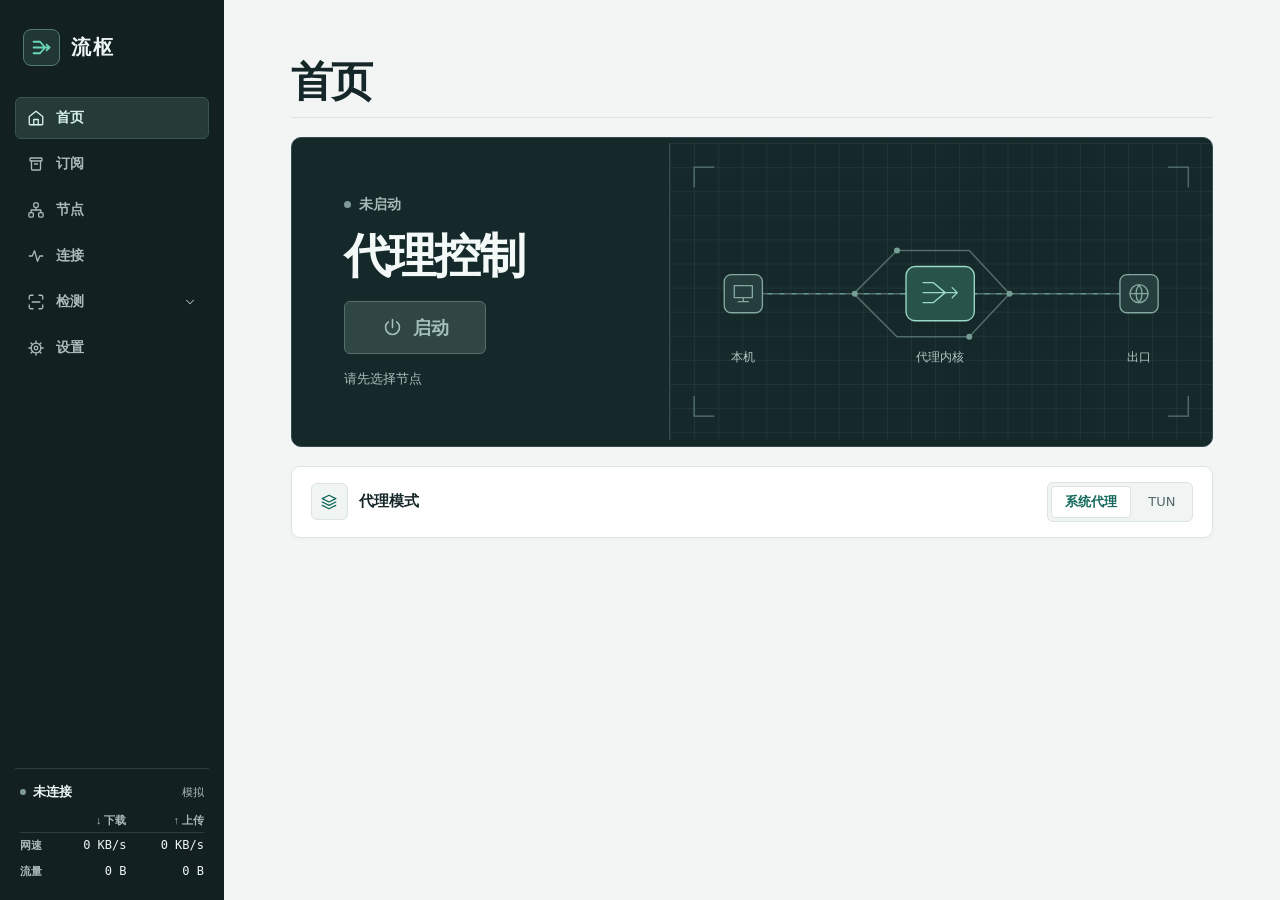
==== index.html @ 22767c64 "Publish FlowPivot offline interface preview" ====
<!doctype html>
<html lang="zh-CN" data-theme="light">
<head>
  <meta charset="utf-8">
  <meta name="viewport" content="width=device-width, initial-scale=1">
  <meta http-equiv="Content-Security-Policy" content="default-src 'none'; script-src 'self'; style-src 'self'; img-src 'self' data:; connect-src 'none'; form-action 'none'; base-uri 'none'">
  <meta name="color-scheme" content="light dark">
  <title>流枢 FlowPivot · 交互演示</title>
  <link rel="stylesheet" href="app.css?v=07">
  <script src="app.js?v=07" defer></script>
</head>
<body>
  <div id="icons" hidden aria-hidden="true"></div>
  <div class="shell">
    <aside class="side">
      <a href="#home" class="brand" aria-label="流枢 首页">
        <span class="mark"><svg width="27" height="27" viewBox="0 0 32 32" fill="none" aria-hidden="true"><path d="M5 8h9l7 8h6M5 16h22M5 24h9l7-8" stroke="currentColor" stroke-width="2.5" stroke-linecap="round" stroke-linejoin="round"/><path d="m23 12 4 4-4 4" stroke="currentColor" stroke-width="2.5" stroke-linecap="round" stroke-linejoin="round"/></svg></span>
        <span><strong>流枢</strong></span>
      </a>
      <nav id="nav" aria-label="工作台"></nav>
      <section class="side-bottom traffic" id="traffic" data-status="offline" aria-label="连接状态与流量">
        <div class="traffic-head">
          <div class="traffic-state" role="status"><i class="dot" aria-hidden="true"></i><strong id="traffic-state">未连接</strong></div>
          <span class="traffic-demo">模拟</span>
        </div>
        <table class="traffic-table" aria-label="实时网速与本次打开累计流量">
          <thead><tr><td></td><th scope="col">↓ 下载</th><th scope="col">↑ 上传</th></tr></thead>
          <tbody>
            <tr><th scope="row">网速</th><td id="traffic-download">0 KB/s</td><td id="traffic-upload">0 KB/s</td></tr>
            <tr><th scope="row">流量</th><td id="traffic-down-total">0 B</td><td id="traffic-up-total">0 B</td></tr>
          </tbody>
        </table>
      </section>
    </aside>
    <div class="work">
      <main id="page" aria-label="页面内容"></main>
    </div>
  </div>
  <dialog id="import-dialog" aria-labelledby="dialog-title"><div id="import-content"></div></dialog>
  <dialog id="remove-dialog" aria-labelledby="remove-title">
    <div class="dialog-body"><h2 id="remove-title">移除订阅？</h2><p id="remove-detail"></p>
      <form method="dialog" class="dialog-foot"><button class="button" value="cancel" autofocus>取消</button><button class="button danger" value="remove">移除</button></form>
    </div>
  </dialog>
  <div id="source-menu" role="menu" aria-label="订阅操作" hidden></div>
  <dialog id="edit-dialog" aria-labelledby="edit-title">
    <div class="dialog-body"><h2 id="edit-title">编辑订阅</h2>
      <form id="edit-source" class="edit-form">
        <label for="edit-name">订阅名称</label><input id="edit-name" class="field" required maxlength="64" autofocus>
        <div class="dialog-foot"><button class="button" type="button" data-act="cancel-edit">取消</button><button class="button primary" type="submit">保存</button></div>
      </form>
    </div>
  </dialog>
  <dialog id="core-dialog" aria-labelledby="core-title">
    <div class="dialog-body"><h2 id="core-title">更换内核版本</h2><p id="core-description"></p>
      <form id="core-form" class="edit-form">
        <label for="core-version">选择版本</label><select class="field" id="core-version"></select>
        <div class="dialog-foot"><button class="button" type="button" data-act="cancel-core">取消</button><button class="button primary" type="submit">更换</button></div>
      </form>
    </div>
  </dialog>
  <div class="toast" id="toast" role="status" aria-live="polite"></div>
</body>
</html>
---- app.css ----
:root {
  color-scheme:light;
  --bg:#f3f5f5; --side:#132021; --side-alt:#1a292b; --side-line:#2d3c3e; --side-text:#edf6f4; --side-muted:#aababb; --side-active:#d9f2eb; --side-accent:#6cd6b9;
  --surface:#fff; --soft:#f0f4f3; --line:#dce4e2; --text:#152728; --muted:#53696a;
  --accent:#13685b; --accent-soft:#e5f3ee; --accent-line:#c5ded5; --green:#176a53; --green-soft:#e1f3e9; --warning:#845119; --warning-soft:#fbefda; --danger:#9e3349; --danger-soft:#fff0f2;
  --primary:#174e47; --primary-hover:#103e38; --hero:#15282a; --hero-line:#344c4e; --hero-text:#f3f9f7; --hero-muted:#a9bcba; --hero-accent:#88e1c6;
  --shadow:0 2px 5px #13252206; --ease:cubic-bezier(.22,1,.36,1); --mono:"Cascadia Mono",Consolas,monospace;
}
:root[data-theme=dark] {
  color-scheme:dark;
  --bg:#111a1c; --side:#10191b; --side-alt:#1b292b; --side-line:#2a3a3b; --side-text:#eef7f5; --side-muted:#aababb;
  --surface:#192427; --soft:#202e31; --line:#304246; --text:#edf6f4; --muted:#aabebd;
  --accent:#93dcc7; --accent-soft:#223a36; --accent-line:#3d5a55; --green:#86dcbf; --green-soft:#203f35; --warning:#f0c989; --warning-soft:#433422; --danger:#ffadbe; --danger-soft:#482733;
  --primary:#83cdb8; --primary-hover:#9be0cc; --hero:#192b2d; --hero-line:#3b5153; --shadow:none;
}
* { box-sizing:border-box }
body { margin:0; background:var(--bg); color:var(--text); font:14px/1.55 "Segoe UI","Microsoft YaHei UI","PingFang SC",system-ui,sans-serif }
button,input { font:inherit }
button { cursor:pointer }
button:disabled { cursor:default }
a { color:inherit; text-decoration:none }
button:focus-visible,a:focus-visible,input:focus-visible { outline:2px solid var(--accent); outline-offset:3px }
[hidden] { display:none!important }
h1,h2,p,dd,dl,figure { margin:0 }
svg { display:block }
.icon { width:18px; height:18px; flex:none }
.sr-only { position:absolute; width:1px; height:1px; overflow:hidden; clip-path:inset(50%); white-space:nowrap }
.shell { min-height:100vh; display:grid; grid-template-columns:224px minmax(0,1fr) }
.side { height:100dvh; position:sticky; top:0; z-index:2; display:flex; flex-direction:column; padding:29px 15px 16px; background:var(--side); color:var(--side-muted) }
.side :is(a,button):focus-visible { outline-color:var(--side-accent); outline-offset:2px }
.brand { display:flex; align-items:center; gap:11px; width:max-content; margin:0 0 31px 8px; color:var(--side-text) }
.brand strong { display:block; font-size:20px; font-weight:720; letter-spacing:.08em }
.mark { display:grid; place-items:center; width:37px; height:37px; border:1px solid #527a72; border-radius:8px; color:var(--side-accent); background:#213735 }
.mark svg { width:23px; height:23px }
#nav { display:grid; gap:4px; min-height:0; overflow:auto; scrollbar-width:thin }
.nav-link { display:flex; align-items:center; gap:11px; min-height:42px; width:100%; padding:8px 11px; border:1px solid transparent; border-radius:6px; color:var(--side-muted); background:none; font-weight:600; text-align:left; transition:background .2s,color .2s,border-color .2s }
.nav-link:hover { color:var(--side-text); background:var(--side-alt) }
.nav-link[aria-current=page] { color:var(--side-active); border-color:#3a554e; background:#243b37 }
.nav-group-active .nav-parent { color:var(--side-active) }
.nav-chevron { margin-left:auto; width:14px; height:14px; transition:transform .28s var(--ease) }
.nav-group-open .nav-chevron { transform:rotate(180deg) }
.subnav { display:grid; grid-template-rows:0fr; visibility:hidden; opacity:0; transition:grid-template-rows .28s var(--ease),opacity .22s,visibility 0s .28s }
.nav-group-open .subnav { grid-template-rows:1fr; visibility:visible; opacity:1; transition-delay:0s }
.subnav-inner { min-height:0; overflow:hidden; display:grid; gap:3px; padding-inline:10px 0; margin-left:18px; border-left:1px solid var(--side-line) }
.sub-link { min-height:35px; font-size:13px; padding-block:5px }
.side-bottom { margin-top:auto }
.traffic { border-top:1px solid var(--side-line); padding:12px 5px 0; color:var(--side-text) }
.traffic-head { display:flex; align-items:center; justify-content:space-between; gap:7px; min-height:23px }
.traffic-state { display:flex; align-items:center; gap:7px; white-space:nowrap; font-size:13px }
.dot { display:inline-block; width:7px; height:7px; flex:none; border-radius:50%; background:#80999a }
.traffic-state .dot { width:6px; height:6px; transition:background .24s }
.traffic[data-status=starting] .dot { background:#f1b95a; animation:pulse 1s ease infinite }
.traffic[data-status=online] .dot { background:var(--side-accent) }
.traffic-demo { color:var(--side-muted); font-size:11px }
.traffic-table { width:100%; table-layout:fixed; border-collapse:collapse; margin-top:5px; font:12px/1.45 var(--mono); font-variant-numeric:tabular-nums }
.traffic-table :is(th,td) { padding:4px 0; text-align:right; white-space:nowrap }
.traffic-table th { color:var(--side-muted); font:11px/1.4 "Segoe UI","Microsoft YaHei UI",sans-serif; font-weight:600 }
.traffic-table :is(th,td):first-child { width:29px; text-align:left }
.traffic-table tbody { border-top:1px solid var(--side-line) }
.work { min-width:0 }
main { max-width:1320px; margin-inline:auto; padding:clamp(24px,4.5vw,66px) clamp(24px,5.2vw,75px) 40px }
.page-view { display:grid; gap:19px; min-width:0 }
.enter { animation:arrive .34s var(--ease) both }
.enter:nth-child(2) { animation-delay:.025s }
.enter:nth-child(3) { animation-delay:.05s }
@keyframes arrive { from{opacity:0;transform:translateY(7px)} to{opacity:1;transform:translateY(0)} }
@keyframes pulse { 50%{opacity:.4} }
.page-head { display:flex; justify-content:space-between; align-items:center; min-height:51px; gap:12px; padding-bottom:12px; border-bottom:1px solid var(--line) }
.page-head h1 { font-size:clamp(26px,3.25vw,44px); font-weight:730; letter-spacing:-.045em; line-height:1.13; outline:none; min-width:0 }
.card { min-width:0; border:1px solid var(--line); border-radius:9px; background:var(--surface); box-shadow:var(--shadow) }
.button { display:inline-flex; flex:none; align-items:center; justify-content:center; gap:7px; min-height:39px; padding:6px 13px; border:1px solid var(--line); border-radius:6px; background:var(--surface); color:var(--text); font-weight:650; white-space:nowrap; transition:background .2s,border-color .2s,color .2s,transform .22s var(--ease) }
.button .icon { width:16px; height:16px }
.button:hover:not(:disabled) { background:var(--soft); transform:translateY(-1px) }
.button:active:not(:disabled) { transform:translateY(1px) }
.button:disabled { opacity:.55 }
.button.primary { background:var(--primary); border-color:var(--primary); color:#fff }
:root[data-theme=dark] .button.primary { color:#112820 }
.button.primary:hover:not(:disabled) { background:var(--primary-hover) }
.button.active { background:var(--accent-soft); color:var(--accent); border-color:var(--accent-line) }
.button.danger { background:var(--danger-soft); color:var(--danger); border-color:var(--danger) }
.button.icon-only { width:37px; min-height:37px; padding:0; color:var(--muted) }
.badge { display:inline-flex; align-items:center; border-radius:4px; padding:3px 8px; background:var(--accent-soft); color:var(--accent); font-size:12px; font-weight:650; white-space:nowrap }
.badge.green { background:var(--green-soft); color:var(--green) }
.badge.warning { background:var(--warning-soft); color:var(--warning) }
.badge.muted { background:var(--soft); color:var(--muted) }
.square,.location-icon { display:grid; place-items:center; flex:none; width:37px; height:37px; border:1px solid var(--line); border-radius:6px; background:var(--soft); color:var(--accent); font-size:12px; font-weight:750 }
.location-icon { font-family:var(--mono) }

.hero { display:grid; grid-template-columns:minmax(160px,.82fr) minmax(0,1.18fr); align-items:center; min-height:310px; overflow:hidden; border:1px solid var(--hero-line); border-radius:10px; color:var(--hero-text); background:var(--hero) }
.hero-content { display:grid; justify-items:start; gap:15px; padding:34px clamp(24px,4.1vw,59px) }
.hero h2 { font-size:clamp(30px,3.7vw,49px); line-height:1.06; letter-spacing:-.04em; font-weight:730 }
.home-status { display:flex; align-items:center; gap:8px; color:var(--hero-muted); font-size:14px; font-weight:650 }
.hero[data-status=starting] .dot { background:#f1b95a; animation:pulse 1s ease infinite }
.hero[data-status=online] .dot { background:var(--hero-accent) }
.hero[data-status=online] .home-status { color:var(--hero-accent) }
.power { display:flex; justify-content:center; align-items:center; gap:10px; margin-top:5px; min-width:142px; min-height:53px; padding:8px 18px; border:1px solid #b8e6d9; border-radius:6px; background:#c6eddf; color:#142f2b; font-size:18px; font-weight:720; transition:transform .22s var(--ease),background .2s }
.power .icon { width:21px; height:21px }
.power:hover:not(:disabled) { background:#e0f8ef; transform:translateY(-2px) }
.power:active:not(:disabled) { transform:translateY(1px) }
.power:focus-visible { outline:2px solid var(--hero-accent) }
.power:disabled { background:#304645; color:#a6bfba; border-color:#54706b }
.hero[data-status=online] .power { background:#213a37; color:#dbf1ea; border-color:#689088 }
.home-node { color:var(--hero-muted); font-size:13px; min-height:20px }
.route-diagram { width:100%; max-width:635px; justify-self:end; border-left:1px solid var(--hero-line) }
.route-diagram svg { width:100%; height:auto }
.diagram-grid { stroke:#2a4143 }
.diagram-corners { stroke:#597778; stroke-width:1.25 }
.diagram-traces { stroke:#506d69; stroke-width:1.5; stroke-linejoin:round }
.diagram-link { stroke:#87e4c7; stroke-width:1.5; stroke-dasharray:5 7; opacity:.38; transition:opacity .3s }
.hero[data-status=online] .diagram-link { opacity:1; animation:signal 1.6s linear infinite }
@keyframes signal { to{stroke-dashoffset:-36} }
.diagram-dot { fill:#749d93 }
.diagram-block { fill:#263d3e; stroke:#82a89f; stroke-width:1.35; stroke-linecap:round; stroke-linejoin:round }
.diagram-block.main { fill:#28534a; stroke:#9ad9c7 }
.route-diagram text { fill:#b2c9c5; font-family:inherit; font-size:12px; text-anchor:middle; letter-spacing:.02em }
.mode-card { display:grid; grid-template-columns:minmax(108px,1fr) auto; align-items:center; gap:7px 13px; padding:15px 19px }
.mode-label { display:flex; align-items:center; gap:11px }
.mode-label h2 { font-size:15px }
.mode-hint { grid-column:2; text-align:right; color:var(--muted); font-size:12px }
.seg { display:flex; gap:3px; width:max-content; padding:3px; border:1px solid var(--line); border-radius:6px; background:var(--soft) }
.seg button { min-height:32px; padding:4px 13px; border:1px solid transparent; border-radius:4px; background:transparent; color:var(--muted); font-size:13px; white-space:nowrap; transition:background .2s,color .2s }
.seg button[aria-pressed=true] { background:var(--surface); border-color:var(--line); color:var(--accent); font-weight:750 }
.seg button:disabled { opacity:.72 }

.source-grid { display:grid; grid-template-columns:repeat(2,minmax(0,1fr)); gap:14px }
.source-card { display:grid; gap:11px; padding:17px; transition:border-color .24s }
.source-active { border-color:var(--accent); }
.source-head { display:flex; align-items:center; gap:10px; min-width:0; flex-wrap:wrap }
.source-head h2 { flex:1; min-width:80px; font-size:16px; overflow-wrap:anywhere }
.source-meta { color:var(--muted); font-size:13px }
.source-actions { display:flex; align-items:center; justify-content:space-between; gap:8px; padding-top:11px; border-top:1px solid var(--line) }
.source-tools { display:flex; gap:7px }
.row { display:flex; align-items:center; gap:12px; padding:14px 19px; border-bottom:1px solid var(--line); min-width:0 }
.row:last-child { border-bottom:0 }
.row-main { flex:1; min-width:0 }
.row-main strong,.row-main small { display:block; overflow-wrap:anywhere }
.row-main small { margin-top:2px; color:var(--muted); font-size:13px }
.row-selected .row-main strong { color:var(--accent) }
.empty { display:grid; place-items:center; gap:10px; padding:36px 14px; text-align:center; color:var(--muted) }
.connection-metrics { display:grid; grid-template-columns:repeat(3,minmax(0,1fr)); gap:12px }
.metric { padding:13px 16px }
.metric dt { color:var(--muted); font-size:13px; font-weight:650 }
.metric dd { font:750 29px/1.28 var(--mono); letter-spacing:-.045em }
.connection-list { overflow:auto }
.connection-list table,.check-table { width:100%; border-collapse:collapse; text-align:left }
.connection-list :is(th,td),.check-table :is(th,td) { padding:13px 18px; border-bottom:1px solid var(--line); overflow-wrap:anywhere }
.connection-list th,.check-table thead th { background:var(--soft); color:var(--muted); font-size:13px; font-weight:650 }
.connection-list tbody td:first-child { font-family:var(--mono) }
.connection-list tr:last-child td,.check-table tbody tr:last-child>* { border-bottom:0 }
.switch { display:inline-flex; align-items:center; flex:none; width:43px; height:25px; padding:3px; border:0; border-radius:40px; background:#839295; transition:background .23s }
.switch::before { content:""; width:19px; height:19px; border-radius:50%; background:white; transition:transform .27s var(--ease) }
.switch[aria-checked=true] { background:var(--green) }
.switch[aria-checked=true]::before { transform:translateX(18px) }

.check-panel { overflow:hidden }
.check-toolbar { display:flex; align-items:center; justify-content:space-between; padding:15px 18px; gap:12px; border-bottom:1px solid var(--line) }
.check-line { display:flex; align-items:center; gap:8px; min-width:0; color:var(--muted); overflow-wrap:anywhere }
.check-line .dot { background:var(--accent) }
.check-table tbody th { font-weight:650 }
.check-table small { display:block; color:var(--muted); font:12px/1.55 var(--mono) }
.check-table td:last-child { color:var(--muted); font:13px/1.5 var(--mono); white-space:nowrap }
.check-note { padding:12px 18px; border-top:1px solid var(--line); color:var(--muted); font-size:13px }
.check-toolbar .button:disabled .icon:has(use[href="#icon-refresh"]),.spin { animation:spin .7s linear infinite }
@keyframes spin { to{transform:rotate(360deg)} }
.ip-empty { min-height:162px; align-content:center }
.ip-address { display:grid; gap:3px; padding:19px 18px; background:var(--soft); border-bottom:1px solid var(--line) }
.ip-address span,.ip-metrics dt { color:var(--muted); font-size:13px }
.ip-address strong { color:var(--accent); font:700 clamp(26px,4vw,43px)/1.2 var(--mono); letter-spacing:-.04em }
.ip-metrics { display:grid; grid-template-columns:repeat(3,minmax(0,1fr)); padding:0 18px }
.ip-metrics>div { padding:12px 12px 12px 0; border-bottom:1px solid var(--line); min-width:0 }
.ip-metrics>div:nth-child(n+4) { border-bottom:0 }
.ip-metrics dd { margin:3px 0 0; font-weight:650; overflow-wrap:anywhere }

dialog { width:min(500px,calc(100% - 28px)); max-height:calc(100% - 28px); margin:auto; padding:0; border:1px solid var(--line); border-radius:10px; background:var(--surface); color:var(--text); box-shadow:0 15px 60px #0a1b1e4a }
dialog[open] { animation:dialog-in .27s var(--ease) both }
dialog.closing { animation:dialog-out .15s ease both }
dialog::backdrop { background:#1023248a; animation:fade-in .2s ease both }
@keyframes fade-in { from{opacity:0} to{opacity:1} }
@keyframes dialog-in { from{opacity:0;transform:translateY(9px) scale(.99)} to{opacity:1;transform:translateY(0) scale(1)} }
@keyframes dialog-out { to{opacity:0;transform:translateY(6px) scale(.99)} }
#import-content,.dialog-body { padding:20px }
#remove-dialog { width:min(410px,calc(100% - 28px)) }
.dialog-head,.dialog-foot { display:flex; align-items:center; justify-content:space-between; gap:10px }
.dialog-head h2,.dialog-body h2 { font-size:20px }
.dialog-body p { color:var(--muted); margin-top:9px; overflow-wrap:anywhere }
.dialog-foot { justify-content:flex-end; margin-top:9px }
.import-form { display:grid; gap:10px; margin-top:15px }
.import-form label:not(.drop) { font-size:13px; font-weight:700 }
.field { width:100%; min-height:40px; padding:8px 11px; border:1px solid var(--line); border-radius:6px; background:var(--surface); color:var(--text) }
.field::placeholder { color:var(--muted) }
.drop { display:flex; align-items:center; justify-content:center; gap:8px; min-height:69px; padding:10px; border:1px dashed var(--accent); border-radius:7px; background:var(--soft); color:var(--accent); cursor:pointer; transition:background .2s }
.drop.on,.drop:hover { background:var(--accent-soft) }
.drop:focus-within { outline:2px solid var(--accent); outline-offset:2px }
.drop input { position:absolute; width:1px; height:1px; opacity:0 }
.examples { display:flex; flex-wrap:wrap; gap:6px }
.examples .button { min-height:31px; font-size:12px }
.safety-note { color:var(--muted); font-size:13px }
#import-result:empty { display:none }
.result { padding:10px 12px; border:1px solid var(--line); border-radius:6px; background:var(--soft); animation:arrive .28s var(--ease) both }
.result p { margin-top:4px; color:var(--muted); font-size:13px }
.result.error { border-color:var(--danger); color:var(--danger) }
.toast { position:fixed; z-index:5; right:22px; bottom:18px; display:flex; align-items:center; gap:8px; max-width:calc(100% - 44px); padding:9px 13px; border:1px solid var(--line); border-radius:7px; background:var(--surface); color:var(--text); box-shadow:0 5px 18px #1b272524; pointer-events:none; opacity:0; transform:translateY(8px); transition:transform .25s var(--ease),opacity .2s }
.toast.show { opacity:1; transform:translateY(0) }
.toast .icon { color:var(--accent) }

@media(max-width:1050px) {
  .shell { grid-template-columns:192px minmax(0,1fr) }
  .side { padding-inline:11px }
  main { padding-inline:clamp(22px,4vw,46px) }
  .hero { min-height:265px }
  .hero-content { padding-inline:25px }
}
@media(max-height:490px) and (min-width:761px) {
  .side { padding-top:13px }
  .brand { margin-bottom:11px }
}
@media(max-width:760px) {
  .shell { display:block }
  .side { height:auto; padding:9px 10px 7px; flex-direction:row; align-items:flex-start; gap:8px }
  .brand { margin:5px 0 0; flex:none }
  .brand>span:nth-child(2) { display:none }
  .mark { width:34px; height:34px }
  .mark svg { width:21px; height:21px }
  #nav { overflow:visible; min-width:0; width:100%; grid-template-columns:repeat(6,minmax(0,1fr)); gap:3px; align-items:start; position:relative; padding-bottom:0; transition:padding-bottom .28s var(--ease) }
  #nav:has(.nav-group-open) { padding-bottom:42px }
  .nav-link { justify-content:center; padding:4px 0; text-align:center; min-height:44px; gap:2px; flex-direction:column; font-size:11px; white-space:nowrap }
  .nav-link .icon { width:16px; height:16px }
  .nav-parent .nav-chevron { display:none }
  .subnav { position:absolute; top:48px; left:0; right:0; z-index:1 }
  .subnav-inner { grid-template-columns:repeat(2,minmax(0,1fr)); padding-inline:0; margin-left:0; border-left:0; border-top:1px solid var(--side-line); padding-top:4px }
  .sub-link { min-height:33px; font-size:12px }
  main { padding:21px clamp(13px,4vw,30px) 112px }
  .page-view { gap:14px }
  .page-head { min-height:43px; padding-bottom:10px }
  .hero { min-height:235px }
  .hero-content { padding-inline:21px }
  .traffic { position:fixed; z-index:3; left:10px; bottom:10px; width:min(385px,calc(100% - 20px)); display:grid; grid-template-columns:auto minmax(0,1fr); gap:12px; padding:7px 11px; background:var(--side); border:1px solid var(--side-line); border-radius:8px; box-shadow:0 4px 16px #13252228 }
  .traffic-head { flex-direction:column; justify-content:center; align-items:flex-start; gap:3px; padding-right:10px; border-right:1px solid var(--side-line) }
  .traffic-table { margin-top:0 }
  .toast { bottom:100px }
}
@media(max-width:510px) {
  .source-grid { grid-template-columns:1fr }
  .hero { grid-template-columns:1fr; min-height:0 }
  .hero-content { padding:20px 16px; gap:11px }
  .hero h2 { font-size:29px }
  .power { margin-top:2px; min-height:43px; min-width:110px; font-size:15px }
  .power .icon { width:18px; height:18px }
  .route-diagram { border-left:0; border-top:1px solid var(--hero-line); height:114px }
  .route-diagram svg { width:100%; height:114px }
  .mode-card,.source-card,.row { padding-inline:12px }
  .mode-label { gap:7px }
  .mode-label .square { width:32px; height:32px }
  .seg button { padding-inline:8px }
  .connection-metrics { gap:7px }
  .metric { padding:9px 10px }
  .metric dd { font-size:23px }
  .check-toolbar,.check-note { padding-inline:11px }
  .check-toolbar .button { padding-inline:8px }
  .check-line { font-size:13px }
  .check-table :is(th,td),.connection-list :is(th,td) { padding:10px 8px; font-size:12px }
  .check-table td:last-child { font-size:11px }
  .ip-metrics { grid-template-columns:repeat(2,minmax(0,1fr)); padding-inline:11px }
  .ip-metrics>div:nth-child(4) { border-bottom:1px solid var(--line) }
  .ip-address { padding-inline:11px }
}
@media(prefers-reduced-motion:reduce) {
  *,*::before,*::after { animation-duration:.01ms!important; animation-iteration-count:1!important; transition-duration:.01ms!important; scroll-behavior:auto!important }
}

/* Whole-surface selection without nesting management controls inside buttons. */
.source-card { position:relative; overflow-wrap:anywhere }
.source-card:hover { border-color:var(--accent-line); background:color-mix(in srgb,var(--surface) 88%,var(--soft)) }
.source-card.source-active { border-color:var(--accent) }
.source-card:focus-within { border-color:var(--accent) }
.source-card .source-head { flex-wrap:nowrap }
.source-card .source-head h2 { min-width:0 }
.source-select { padding:0; border:0; background:none; color:inherit; font:inherit; text-align:left; overflow-wrap:anywhere }
.source-select::after { content:""; position:absolute; z-index:1; inset:0; border-radius:8px }
.source-select:focus-visible { outline:none }
.source-select:focus-visible::after { outline:2px solid var(--accent); outline-offset:2px }
.source-menu-trigger { position:relative; z-index:2 }
.source-overview,.source-state { display:flex; align-items:center; gap:7px; justify-content:space-between }
.source-state { justify-content:flex-start; padding-top:9px; min-height:27px; border-top:1px solid var(--line); color:var(--muted); font-size:12px }
.source-active .source-state { color:var(--accent); font-weight:720 }
.source-state .icon { width:14px; height:14px }
.node-select { width:100%; border-top:0; border-inline:0; background:none; color:var(--text); text-align:left; transition:background .2s }
.node-select:focus-visible { outline-offset:-4px }
.node-select:hover,.node-select.row-selected { background:var(--accent-soft) }
.node-select:first-child { border-radius:8px 8px 0 0 }
.node-select:last-child { border-radius:0 0 8px 8px }
.node-select:only-child { border-radius:8px }
.node-radio { display:grid; place-items:center; width:21px; height:21px; flex:none; border:1px solid var(--accent-line); border-radius:50%; color:var(--accent) }
.node-radio .icon { width:13px; height:13px; stroke-width:2.1 }
.node-select[aria-pressed=true] .node-radio { border-color:var(--accent) }
#source-menu { position:fixed; z-index:7; min-width:164px; max-width:calc(100vw - 16px); padding:4px; border:1px solid var(--line); border-radius:8px; background:var(--surface); box-shadow:0 8px 25px #0b1c2840; animation:fade-in .15s ease both }
#source-menu .menu-item { display:flex; justify-content:flex-start; width:100%; min-height:36px; padding-inline:9px; border:1px solid transparent; border-radius:4px; background:none; box-shadow:none }
#source-menu .menu-item:hover,#source-menu .menu-item:focus-visible { background:var(--soft); transform:none; outline:0; border-color:var(--line) }
#source-menu .menu-item[aria-disabled=true] { color:var(--muted); opacity:.6; cursor:default }
#source-menu .menu-item[data-act=remove] { color:var(--danger); margin-top:2px; border-top-color:var(--line) }
.edit-form { display:grid; gap:8px; margin-top:15px }
.edit-form label { font-weight:650 }
.edit-form select { font:inherit }
.core-head { display:flex; align-items:center; justify-content:space-between; gap:8px; padding:14px 19px; border-bottom:1px solid var(--line) }
.core-head h2 { font-size:16px }
.core-actions { display:flex; flex:none; gap:7px }
.core-note { padding:11px 19px; color:var(--muted); font-size:12px }
@media(max-width:510px) {
  .core-head,.core-note { padding-inline:12px }
  .core-actions { gap:4px }
  .core-actions .button { padding-inline:6px; min-height:35px; font-size:12px }
  .core-row { gap:6px }
  .core-row .square { width:29px; height:29px }
}

/* Node latency and custom reachability sites */
.node-toolbar,.site-form { display:flex; align-items:center; gap:10px; padding:12px 18px; border-bottom:1px solid var(--line) }
.node-toolbar { justify-content:space-between; flex-wrap:wrap }
.node-controls { display:flex; flex-wrap:wrap; gap:8px; min-width:0 }
.node-sort,.site-form input { min-height:39px; min-width:0; border:1px solid var(--line); border-radius:6px; background:var(--surface); color:var(--text); font:inherit; padding:6px 10px }
.node-sort:focus-visible { outline:2px solid var(--accent); outline-offset:3px }
[data-act=test-latency] { min-width:105px }
#node-list .node-select:first-child { border-top-left-radius:0; border-top-right-radius:0 }
.node-latency { flex:none; min-width:64px; color:var(--muted); font:13px/1.4 var(--mono); text-align:right; white-space:nowrap; transition:color .2s }
.node-latency[data-state=measured] { color:var(--accent) }
.node-latency[data-state=timeout] { color:var(--danger) }
.site-form input { flex:1 }
.check-site { display:flex; align-items:center; justify-content:space-between; gap:5px }
.check-site>div { min-width:0 }
.check-table .site-remove { width:29px; min-height:29px; background:transparent; border-color:transparent }
.site-remove:hover:not(:disabled) { color:var(--danger) }
@media(max-width:510px) {
  .node-toolbar,.site-form { padding-inline:11px }
  .node-latency { min-width:53px; font-size:12px }
  .node-select { gap:8px }
  .check-table .site-remove { width:25px; min-height:28px }
  .check-site .site-remove .icon { width:14px; height:14px }
}
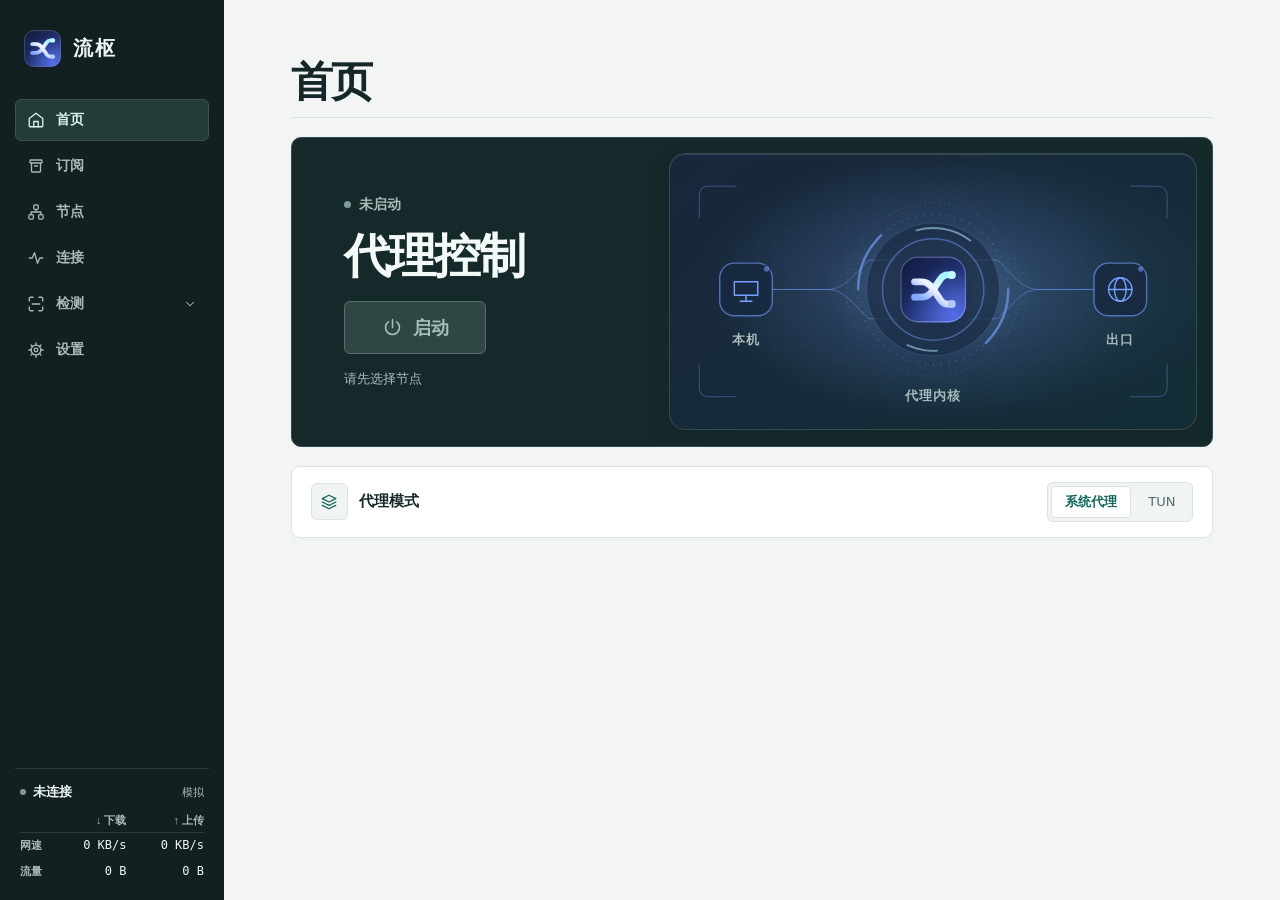
==== commit 51b0811e: "Update FlowPivot Windows client to 0.2.0-alpha.19" ====
--- a/index.html
+++ b/index.html
@@ -4,9 +4,11 @@
   <meta charset="utf-8">
   <meta name="viewport" content="width=device-width, initial-scale=1">
   <meta http-equiv="Content-Security-Policy" content="default-src 'none'; script-src 'self'; style-src 'self'; img-src 'self' data:; connect-src 'none'; form-action 'none'; base-uri 'none'">
+  <link rel="icon" href="brand.svg" type="image/svg+xml">
   <meta name="color-scheme" content="light dark">
   <title>流枢 FlowPivot · 交互演示</title>
   <link rel="stylesheet" href="app.css?v=07">
+  <script src="visuals.js" defer></script>
   <script src="app.js?v=07" defer></script>
 </head>
 <body>
@@ -14,7 +16,7 @@
   <div class="shell">
     <aside class="side">
       <a href="#home" class="brand" aria-label="流枢 首页">
-        <span class="mark"><svg width="27" height="27" viewBox="0 0 32 32" fill="none" aria-hidden="true"><path d="M5 8h9l7 8h6M5 16h22M5 24h9l7-8" stroke="currentColor" stroke-width="2.5" stroke-linecap="round" stroke-linejoin="round"/><path d="m23 12 4 4-4 4" stroke="currentColor" stroke-width="2.5" stroke-linecap="round" stroke-linejoin="round"/></svg></span>
+        <span class="mark"><img src="brand.svg" width="39" height="39" alt=""></span>
         <span><strong>流枢</strong></span>
       </a>
       <nav id="nav" aria-label="工作台"></nav>
--- a/app.css
+++ b/app.css
@@ -101,18 +101,55 @@
 .power:disabled { background:#304645; color:#a6bfba; border-color:#54706b }
 .hero[data-status=online] .power { background:#213a37; color:#dbf1ea; border-color:#689088 }
 .home-node { color:var(--hero-muted); font-size:13px; min-height:20px }
-.route-diagram { width:100%; max-width:635px; justify-self:end; border-left:1px solid var(--hero-line) }
-.route-diagram svg { width:100%; height:auto }
-.diagram-grid { stroke:#2a4143 }
-.diagram-corners { stroke:#597778; stroke-width:1.25 }
-.diagram-traces { stroke:#506d69; stroke-width:1.5; stroke-linejoin:round }
-.diagram-link { stroke:#87e4c7; stroke-width:1.5; stroke-dasharray:5 7; opacity:.38; transition:opacity .3s }
-.hero[data-status=online] .diagram-link { opacity:1; animation:signal 1.6s linear infinite }
-@keyframes signal { to{stroke-dashoffset:-36} }
-.diagram-dot { fill:#749d93 }
-.diagram-block { fill:#263d3e; stroke:#82a89f; stroke-width:1.35; stroke-linecap:round; stroke-linejoin:round }
-.diagram-block.main { fill:#28534a; stroke:#9ad9c7 }
-.route-diagram text { fill:#b2c9c5; font-family:inherit; font-size:12px; text-anchor:middle; letter-spacing:.02em }
+.brand .mark { width:39px; height:39px; padding:0; border:0; background:none }
+.brand .mark img { display:block; width:100%; height:100%; filter:drop-shadow(0 3px 5px #101a3b30) }
+.route-diagram {
+  --orbit-main:#77a0ff; --orbit-ice:#b4edff; --orbit-panel:#172840; --orbit-top:#19273c; --orbit-bottom:#132e37;
+  position:relative; isolation:isolate; width:auto; max-width:635px; justify-self:stretch; min-width:0; margin:12px 15px 12px 0;
+  border:1px solid var(--hero-line); border-radius:16px; overflow:hidden;
+  background:radial-gradient(ellipse at 56% 47%,color-mix(in srgb,var(--orbit-main) 19%,transparent),transparent 65%),linear-gradient(145deg,var(--orbit-top),var(--orbit-bottom));
+  box-shadow:inset 0 1px 0 #fff2,0 8px 24px #151e3b18;
+}
+.route-diagram > svg { display:block; width:100%; height:auto; color:var(--orbit-main) }
+.route-diagram text { fill:var(--hero-muted); font-size:13px; font-weight:650; text-anchor:middle; letter-spacing:.085em }
+.orbit-grid { opacity:.32 }
+.orbit-reticle,.orbit-rail,.orbit-dial,.orbit-ticks,.orbit-edge { stroke:var(--orbit-main); stroke-width:1 }
+.orbit-reticle { opacity:.38 }
+.orbit-rail { opacity:.42 }
+.orbit-disc { fill:var(--orbit-panel); fill-opacity:.62; stroke:var(--orbit-main); stroke-opacity:.17 }
+.orbit-dial { opacity:.38; stroke-dasharray:1 4 }
+.orbit-ticks { opacity:.32; stroke-dasharray:1 7; stroke-width:2 }
+.orbit-edge { opacity:.46; stroke-width:1.5 }
+.orbit-center > :is(.orbit-arc,.orbit-wave,.orbit-brand) { transform-box:fill-box; transform-origin:center }
+.orbit-arc { opacity:.63; stroke:var(--orbit-main); stroke-width:2.6; stroke-linecap:round; stroke-dasharray:61 181 }
+.orbit-arc.reverse { opacity:.52; stroke:var(--orbit-ice); stroke-width:2; stroke-dasharray:31 153; transform:rotate(-81deg) }
+.orbit-brand { filter:drop-shadow(0 4px 8px #0a123a49) }
+.orbit-aura { opacity:.40; transition:opacity .35s }
+.orbit-wave,.orbit-flow { opacity:0; stroke:var(--orbit-main); pointer-events:none }
+.orbit-flow { stroke:url(#route-beam); stroke-width:3.1; stroke-linecap:round; stroke-dasharray:24 76; stroke-dashoffset:24 }
+.orbit-node { stroke:var(--orbit-main); stroke-width:1.45; stroke-linecap:round; stroke-linejoin:round }
+.orbit-node rect { fill:var(--orbit-panel); fill-opacity:.8; stroke-opacity:.60 }
+.orbit-node circle[r="3.5"] { fill:var(--orbit-main); stroke:var(--orbit-panel); opacity:.53 }
+.hero:is([data-status=starting],[data-status=online]) .orbit-aura { opacity:.96 }
+.hero:is([data-status=starting],[data-status=online]) .orbit-arc { opacity:1; animation:orbit-spin 8s linear infinite }
+.hero:is([data-status=starting],[data-status=online]) .orbit-arc.reverse { animation:orbit-spin 6s linear infinite reverse }
+.hero:is([data-status=starting],[data-status=online]) .orbit-flow { opacity:.96; animation:orbit-packet 1.75s linear infinite }
+.hero:is([data-status=starting],[data-status=online]) .orbit-flow.outbound { animation-delay:-.82s }
+.hero[data-status=starting] .orbit-arc { animation-duration:1.6s }
+.hero[data-status=starting] .orbit-arc.reverse { animation-duration:2.15s }
+.hero[data-status=starting] .orbit-flow { animation-duration:.93s }
+.hero[data-status=starting] .orbit-wave { animation:orbit-wave 1.25s var(--ease) infinite }
+.hero[data-status=online] .orbit-wave { animation:orbit-wave .72s var(--ease) 1 }
+.hero[data-status=online] .orbit-node circle[r="3.5"] { fill:var(--orbit-ice); opacity:1 }
+.hero[data-status=online] .orbit-brand { animation:orbit-lock .52s var(--ease) 1 }
+.power { isolation:isolate; position:relative; overflow:hidden }
+.power::after { content:""; position:absolute; inset:0; pointer-events:none; background:linear-gradient(110deg,transparent 15%,#fff7 50%,transparent 85%); transform:translateX(-110%) }
+.hero[data-status=starting] .power::after { animation:orbit-button 1.04s var(--ease) infinite }
+@keyframes orbit-spin { to { transform:rotate(1turn) } }
+@keyframes orbit-packet { to { stroke-dashoffset:-76 } }
+@keyframes orbit-wave { from { opacity:.86; transform:scale(.64) } to { opacity:0; transform:scale(1.52) } }
+@keyframes orbit-lock { from { transform:scale(.90); opacity:.64 } 54% { transform:scale(1.09) } to { transform:scale(1); opacity:1 } }
+@keyframes orbit-button { 85%,100% { transform:translateX(110%) } }
 .mode-card { display:grid; grid-template-columns:minmax(108px,1fr) auto; align-items:center; gap:7px 13px; padding:15px 19px }
 .mode-label { display:flex; align-items:center; gap:11px }
 .mode-label h2 { font-size:15px }
@@ -246,8 +283,8 @@
   .hero h2 { font-size:29px }
   .power { margin-top:2px; min-height:43px; min-width:110px; font-size:15px }
   .power .icon { width:18px; height:18px }
-  .route-diagram { border-left:0; border-top:1px solid var(--hero-line); height:114px }
-  .route-diagram svg { width:100%; height:114px }
+  .route-diagram { margin:0 10px 10px; border-radius:12px }
+  .route-diagram > svg { height:clamp(120px,52vw,204px) }
   .mode-card,.source-card,.row { padding-inline:12px }
   .mode-label { gap:7px }
   .mode-label .square { width:32px; height:32px }
@@ -336,3 +373,8 @@
   .check-table .site-remove { width:25px; min-height:28px }
   .check-site .site-remove .icon { width:14px; height:14px }
 }
+
+@media(prefers-reduced-motion:reduce) {
+  .hero .route-diagram :is(.orbit-arc,.orbit-flow,.orbit-wave,.orbit-brand),.hero .power::after { animation:none!important }
+  .hero:is([data-status=starting],[data-status=online]) .orbit-flow { stroke-dasharray:none; opacity:.85 }
+}
